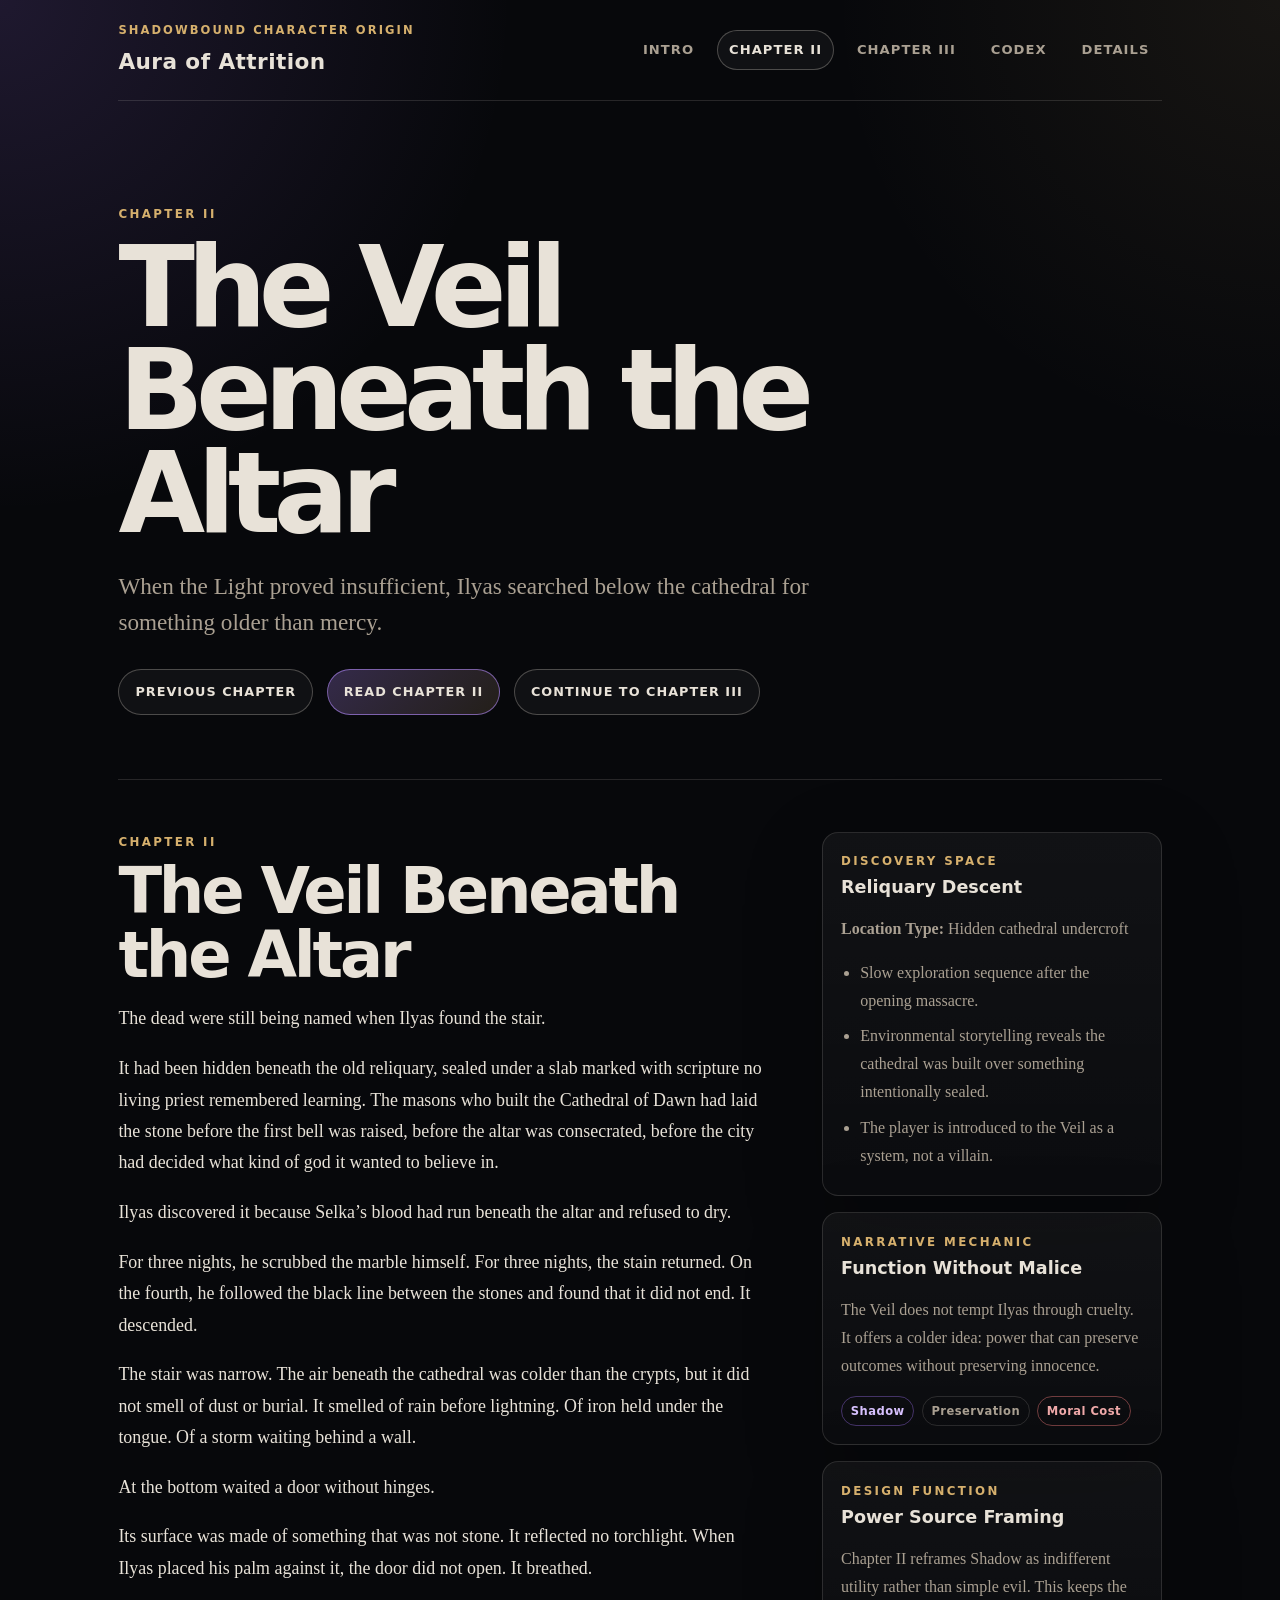
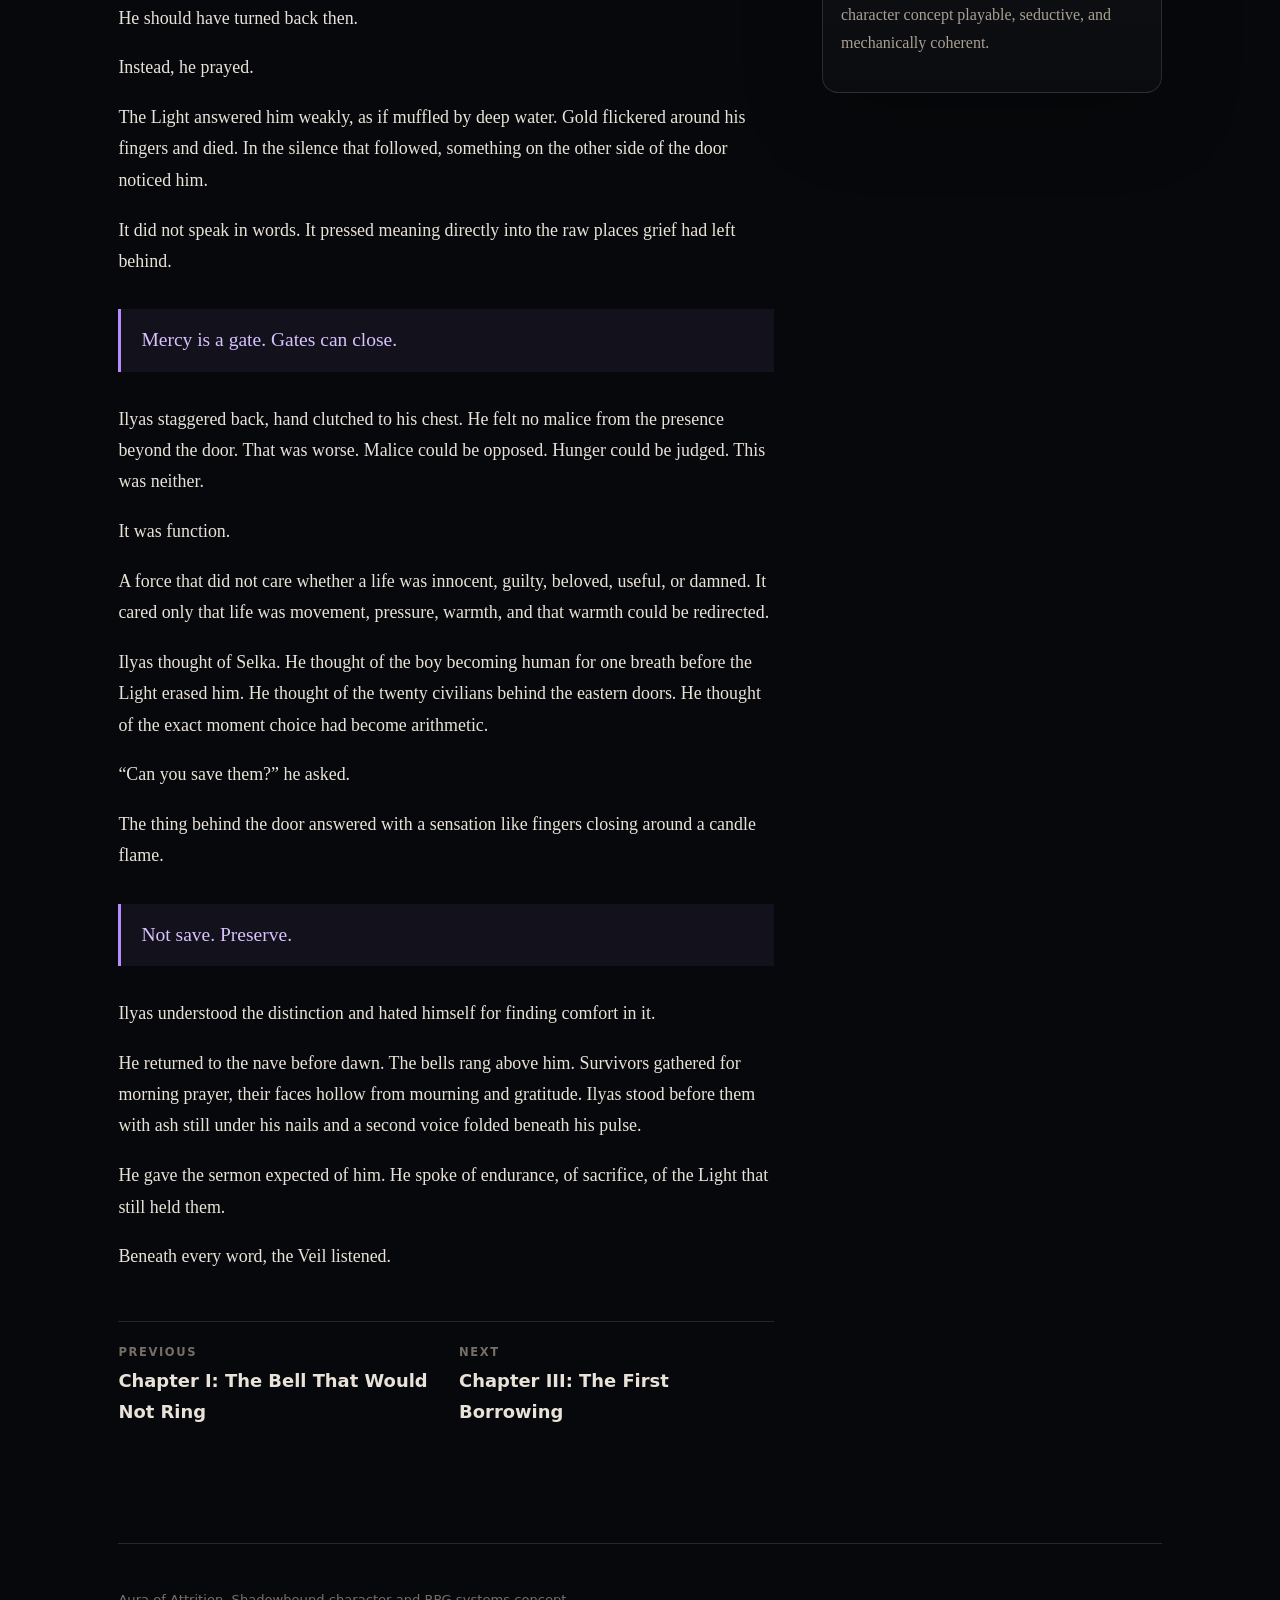
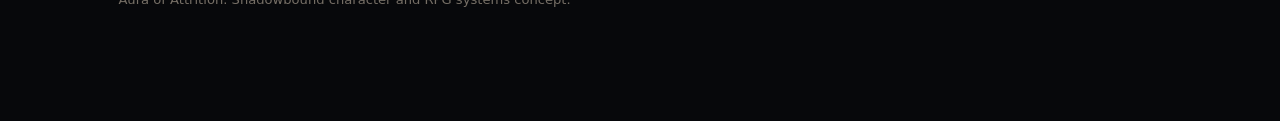
==== chapter-2.html @ 4b00651e "chapter separation" ====
<!doctype html>
<html lang="en">
  <head>
    <meta charset="UTF-8" />
    <meta name="viewport" content="width=device-width, initial-scale=1.0" />
    <title>Chapter II: The Veil Beneath the Altar | Aura of Attrition</title>
    <link rel="stylesheet" href="styles.css" />
  </head>
  <body>
    <div class="page-shell" id="top">
      <header class="site-header">
        <a
          class="site-brand"
          href="index.html"
          aria-label="Aura of Attrition home"
        >
          <span class="site-brand__eyebrow">Shadowbound Character Origin</span>
          <span class="site-brand__title">Aura of Attrition</span>
        </a>

        <nav class="site-nav" aria-label="Primary navigation">
          <a href="index.html">Intro</a>
          <a href="chapter-2.html" aria-current="page">Chapter II</a>
          <a href="chapter-3.html">Chapter III</a>
          <a href="codex.html">Codex</a>
          <a href="details.html">Details</a>
        </nav>
      </header>

      <main>
        <section class="hero" aria-labelledby="page-title">
          <div class="hero__kicker">Chapter II</div>
          <h1 id="page-title">The Veil Beneath the Altar</h1>
          <p class="hero__subtitle">
            When the Light proved insufficient, Ilyas searched below the
            cathedral for something older than mercy.
          </p>
          <div class="hero__actions">
            <a class="button" href="index.html#chapter-1">Previous Chapter</a>
            <a class="button button--primary" href="#chapter-2"
              >Read Chapter II</a
            >
            <a class="button" href="chapter-3.html">Continue to Chapter III</a>
          </div>
        </section>

        <section class="section" id="chapter-2" aria-labelledby="chapter-title">
          <div class="chapter-layout">
            <article class="chapter-body">
              <div class="section-kicker">Chapter II</div>
              <h2 class="chapter-title" id="chapter-title">
                The Veil Beneath the Altar
              </h2>

              <p>The dead were still being named when Ilyas found the stair.</p>

              <p>
                It had been hidden beneath the old reliquary, sealed under a
                slab marked with scripture no living priest remembered learning.
                The masons who built the Cathedral of Dawn had laid the stone
                before the first bell was raised, before the altar was
                consecrated, before the city had decided what kind of god it
                wanted to believe in.
              </p>

              <p>
                Ilyas discovered it because Selka’s blood had run beneath the
                altar and refused to dry.
              </p>

              <p>
                For three nights, he scrubbed the marble himself. For three
                nights, the stain returned. On the fourth, he followed the black
                line between the stones and found that it did not end. It
                descended.
              </p>

              <p>
                The stair was narrow. The air beneath the cathedral was colder
                than the crypts, but it did not smell of dust or burial. It
                smelled of rain before lightning. Of iron held under the tongue.
                Of a storm waiting behind a wall.
              </p>

              <p>At the bottom waited a door without hinges.</p>

              <p>
                Its surface was made of something that was not stone. It
                reflected no torchlight. When Ilyas placed his palm against it,
                the door did not open. It breathed.
              </p>

              <p>He should have turned back then.</p>

              <p>Instead, he prayed.</p>

              <p>
                The Light answered him weakly, as if muffled by deep water. Gold
                flickered around his fingers and died. In the silence that
                followed, something on the other side of the door noticed him.
              </p>

              <p>
                It did not speak in words. It pressed meaning directly into the
                raw places grief had left behind.
              </p>

              <blockquote>Mercy is a gate. Gates can close.</blockquote>

              <p>
                Ilyas staggered back, hand clutched to his chest. He felt no
                malice from the presence beyond the door. That was worse. Malice
                could be opposed. Hunger could be judged. This was neither.
              </p>

              <p>It was function.</p>

              <p>
                A force that did not care whether a life was innocent, guilty,
                beloved, useful, or damned. It cared only that life was
                movement, pressure, warmth, and that warmth could be redirected.
              </p>

              <p>
                Ilyas thought of Selka. He thought of the boy becoming human for
                one breath before the Light erased him. He thought of the twenty
                civilians behind the eastern doors. He thought of the exact
                moment choice had become arithmetic.
              </p>

              <p>“Can you save them?” he asked.</p>

              <p>
                The thing behind the door answered with a sensation like fingers
                closing around a candle flame.
              </p>

              <blockquote>Not save. Preserve.</blockquote>

              <p>
                Ilyas understood the distinction and hated himself for finding
                comfort in it.
              </p>

              <p>
                He returned to the nave before dawn. The bells rang above him.
                Survivors gathered for morning prayer, their faces hollow from
                mourning and gratitude. Ilyas stood before them with ash still
                under his nails and a second voice folded beneath his pulse.
              </p>

              <p>
                He gave the sermon expected of him. He spoke of endurance, of
                sacrifice, of the Light that still held them.
              </p>

              <p>Beneath every word, the Veil listened.</p>

              <div class="chapter-pagination">
                <a href="index.html#chapter-1">
                  <span>Previous</span>
                  Chapter I: The Bell That Would Not Ring
                </a>
                <a href="chapter-3.html">
                  <span>Next</span>
                  Chapter III: The First Borrowing
                </a>
              </div>
            </article>

            <aside
              class="chapter-sidebar"
              aria-label="Gameplay notes for Chapter II"
            >
              <div class="game-card">
                <div class="game-label">Discovery Space</div>
                <h3>Reliquary Descent</h3>
                <p>
                  <strong>Location Type:</strong> Hidden cathedral undercroft
                </p>
                <ul>
                  <li>Slow exploration sequence after the opening massacre.</li>
                  <li>
                    Environmental storytelling reveals the cathedral was built
                    over something intentionally sealed.
                  </li>
                  <li>
                    The player is introduced to the Veil as a system, not a
                    villain.
                  </li>
                </ul>
              </div>

              <div class="game-card">
                <div class="game-label">Narrative Mechanic</div>
                <h3>Function Without Malice</h3>
                <p>
                  The Veil does not tempt Ilyas through cruelty. It offers a
                  colder idea: power that can preserve outcomes without
                  preserving innocence.
                </p>
                <div class="mechanic-tag-list">
                  <span class="mechanic-tag mechanic-tag--shadow">Shadow</span>
                  <span class="mechanic-tag">Preservation</span>
                  <span class="mechanic-tag mechanic-tag--danger"
                    >Moral Cost</span
                  >
                </div>
              </div>

              <div class="game-card">
                <div class="game-label">Design Function</div>
                <h3>Power Source Framing</h3>
                <p>
                  Chapter II reframes Shadow as indifferent utility rather than
                  simple evil. This keeps the character concept playable,
                  seductive, and mechanically coherent.
                </p>
              </div>
            </aside>
          </div>
        </section>
      </main>

      <footer class="site-footer">
        <p>Aura of Attrition. Shadowbound character and RPG systems concept.</p>
      </footer>
    </div>
  </body>
</html>
---- styles.css ----
:root {
  --bg: #07080b;
  --bg-soft: #10131a;
  --bg-card: #151922;
  --bg-card-hover: #1b2130;
  --text: #e8e2d8;
  --text-muted: #aaa092;
  --text-dim: #766f66;
  --line: rgba(232, 226, 216, 0.14);
  --line-strong: rgba(232, 226, 216, 0.28);
  --accent: #b68cff;
  --accent-strong: #d8c2ff;
  --gold: #d6b06d;
  --danger: #d56d6d;
  --shadow: #8a63d2;
  --light: #f3dfaa;
  --radius-sm: 0.45rem;
  --radius-md: 0.75rem;
  --radius-lg: 1rem;
  --max-width: 1120px;
  --page-padding: clamp(1.25rem, 3vw, 2.5rem);
  --font-body: Georgia, "Times New Roman", serif;
  --font-ui: Inter, ui-sans-serif, system-ui, -apple-system, BlinkMacSystemFont, "Segoe UI", sans-serif;
}

* {
  box-sizing: border-box;
}

html {
  scroll-behavior: smooth;
}

body {
  margin: 0;
  background:
    radial-gradient(circle at top left, rgba(138, 99, 210, 0.18), transparent 32rem),
    radial-gradient(circle at top right, rgba(214, 176, 109, 0.08), transparent 28rem),
    var(--bg);
  color: var(--text);
  font-family: var(--font-body);
  line-height: 1.75;
}

body::before {
  content: "";
  position: fixed;
  inset: 0;
  pointer-events: none;
  background-image: linear-gradient(rgba(255, 255, 255, 0.025) 1px, transparent 1px);
  background-size: 100% 4px;
  opacity: 0.18;
  z-index: 1;
}

a {
  color: var(--accent-strong);
  text-decoration: none;
}

a:hover,
a:focus-visible {
  color: var(--light);
  text-decoration: underline;
}

img {
  display: block;
  max-width: 100%;
}

.page-shell {
  position: relative;
  z-index: 2;
  width: min(100%, var(--max-width));
  margin: 0 auto;
  padding: 0 var(--page-padding) 4rem;
}

.site-header {
  display: flex;
  align-items: center;
  justify-content: space-between;
  gap: 1.5rem;
  padding: 1.25rem 0;
  border-bottom: 1px solid var(--line);
  font-family: var(--font-ui);
}

.site-brand {
  display: grid;
  gap: 0.15rem;
}

.site-brand__eyebrow {
  color: var(--gold);
  font-size: 0.72rem;
  font-weight: 700;
  letter-spacing: 0.18em;
  text-transform: uppercase;
}

.site-brand__title {
  color: var(--text);
  font-size: clamp(1.05rem, 2vw, 1.35rem);
  font-weight: 800;
  letter-spacing: 0.02em;
}

.site-nav {
  display: flex;
  flex-wrap: wrap;
  justify-content: flex-end;
  gap: 0.65rem;
  font-size: 0.82rem;
  font-weight: 700;
  letter-spacing: 0.08em;
  text-transform: uppercase;
}

.site-nav a {
  color: var(--text-muted);
  border: 1px solid transparent;
  border-radius: 999px;
  padding: 0.45rem 0.7rem;
}

.site-nav a:hover,
.site-nav a:focus-visible,
.site-nav a[aria-current="page"] {
  color: var(--text);
  text-decoration: none;
  border-color: var(--line-strong);
  background: rgba(255, 255, 255, 0.04);
}

.hero {
  padding: clamp(3.5rem, 8vw, 7rem) 0 clamp(2.5rem, 5vw, 4rem);
}

.hero__kicker,
.section-kicker,
.game-label {
  color: var(--gold);
  font-family: var(--font-ui);
  font-size: 0.74rem;
  font-weight: 800;
  letter-spacing: 0.2em;
  text-transform: uppercase;
}

.hero h1 {
  max-width: 850px;
  margin: 0.75rem 0 1rem;
  font-family: var(--font-ui);
  font-size: clamp(3rem, 9vw, 7rem);
  line-height: 0.92;
  letter-spacing: -0.07em;
}

.hero__subtitle {
  max-width: 720px;
  color: var(--text-muted);
  font-size: clamp(1.15rem, 2vw, 1.45rem);
  line-height: 1.55;
}

.hero__actions,
.chapter-actions {
  display: flex;
  flex-wrap: wrap;
  gap: 0.85rem;
  margin-top: 1.75rem;
}

.button {
  display: inline-flex;
  align-items: center;
  justify-content: center;
  min-height: 2.85rem;
  padding: 0.7rem 1rem;
  border: 1px solid var(--line-strong);
  border-radius: 999px;
  background: rgba(255, 255, 255, 0.04);
  color: var(--text);
  font-family: var(--font-ui);
  font-size: 0.8rem;
  font-weight: 800;
  letter-spacing: 0.08em;
  text-transform: uppercase;
}

.button:hover,
.button:focus-visible {
  background: rgba(182, 140, 255, 0.14);
  border-color: rgba(182, 140, 255, 0.55);
  color: var(--light);
  text-decoration: none;
}

.button--primary {
  background: linear-gradient(135deg, rgba(182, 140, 255, 0.26), rgba(214, 176, 109, 0.14));
  border-color: rgba(182, 140, 255, 0.58);
}

.section {
  padding: clamp(2rem, 4vw, 3.5rem) 0;
  border-top: 1px solid var(--line);
}

.section h2,
.chapter-title {
  margin: 0.45rem 0 1rem;
  font-family: var(--font-ui);
  font-size: clamp(2rem, 5vw, 4rem);
  line-height: 1;
  letter-spacing: -0.05em;
}

.section-intro {
  max-width: 760px;
  color: var(--text-muted);
  font-size: 1.1rem;
}

.chapter-layout {
  display: grid;
  grid-template-columns: minmax(0, 1fr) minmax(260px, 340px);
  gap: clamp(1.5rem, 4vw, 3rem);
  align-items: start;
}

.chapter-body {
  max-width: 760px;
  font-size: clamp(1.08rem, 1.4vw, 1.18rem);
}

.chapter-body p:first-of-type {
  margin-top: 0;
}

.chapter-body p {
  margin: 1.15rem 0;
}

.chapter-body blockquote {
  margin: 2rem 0;
  padding: 1rem 1.25rem;
  border-left: 3px solid var(--accent);
  background: rgba(182, 140, 255, 0.07);
  color: var(--accent-strong);
  font-size: 1.22rem;
  line-height: 1.55;
}

.chapter-sidebar {
  position: sticky;
  top: 1.25rem;
  display: grid;
  gap: 1rem;
}

.card-grid {
  display: grid;
  grid-template-columns: repeat(auto-fit, minmax(230px, 1fr));
  gap: 1rem;
}

.card,
.game-card,
.nav-card,
.callout {
  border: 1px solid var(--line);
  border-radius: var(--radius-lg);
  background: linear-gradient(180deg, rgba(255, 255, 255, 0.045), rgba(255, 255, 255, 0.018));
  box-shadow: 0 24px 80px rgba(0, 0, 0, 0.22);
}

.card,
.game-card,
.callout {
  padding: 1.15rem;
}

.nav-card {
  display: block;
  padding: 1.15rem;
  color: var(--text);
}

.nav-card:hover,
.nav-card:focus-visible {
  background: var(--bg-card-hover);
  text-decoration: none;
  border-color: rgba(182, 140, 255, 0.45);
}

.nav-card span {
  display: block;
  color: var(--gold);
  font-family: var(--font-ui);
  font-size: 0.7rem;
  font-weight: 800;
  letter-spacing: 0.16em;
  text-transform: uppercase;
}

.nav-card strong {
  display: block;
  margin-top: 0.35rem;
  font-family: var(--font-ui);
  font-size: 1.1rem;
}

.nav-card p,
.card p,
.game-card p,
.callout p {
  color: var(--text-muted);
}

.game-card h3,
.card h3,
.callout h3 {
  margin: 0.35rem 0 0.65rem;
  font-family: var(--font-ui);
  font-size: 1.1rem;
  line-height: 1.25;
}

.game-card ul,
.card ul,
.callout ul {
  margin: 0.75rem 0 0;
  padding-left: 1.2rem;
  color: var(--text-muted);
}

.game-card li,
.card li,
.callout li {
  margin: 0.45rem 0;
}

.mechanic-tag-list {
  display: flex;
  flex-wrap: wrap;
  gap: 0.45rem;
  margin-top: 0.85rem;
}

.mechanic-tag {
  border: 1px solid var(--line);
  border-radius: 999px;
  padding: 0.25rem 0.55rem;
  color: var(--text-muted);
  font-family: var(--font-ui);
  font-size: 0.72rem;
  font-weight: 700;
  letter-spacing: 0.04em;
}

.mechanic-tag--shadow {
  border-color: rgba(138, 99, 210, 0.45);
  color: var(--accent-strong);
}

.mechanic-tag--light {
  border-color: rgba(243, 223, 170, 0.45);
  color: var(--light);
}

.mechanic-tag--danger {
  border-color: rgba(213, 109, 109, 0.5);
  color: #f0aaaa;
}

.divider {
  height: 1px;
  margin: 2rem 0;
  background: var(--line);
}

.chapter-pagination {
  display: flex;
  justify-content: space-between;
  gap: 1rem;
  margin-top: 3rem;
  padding-top: 1.25rem;
  border-top: 1px solid var(--line);
}

.chapter-pagination a {
  display: grid;
  gap: 0.2rem;
  max-width: 48%;
  color: var(--text);
  font-family: var(--font-ui);
  font-weight: 800;
}

.chapter-pagination span {
  color: var(--text-dim);
  font-size: 0.72rem;
  letter-spacing: 0.14em;
  text-transform: uppercase;
}

.table-wrap {
  overflow-x: auto;
  border: 1px solid var(--line);
  border-radius: var(--radius-lg);
}

table {
  width: 100%;
  border-collapse: collapse;
  font-family: var(--font-ui);
  font-size: 0.92rem;
}

th,
td {
  padding: 0.85rem 1rem;
  border-bottom: 1px solid var(--line);
  text-align: left;
  vertical-align: top;
}

th {
  color: var(--gold);
  font-size: 0.72rem;
  letter-spacing: 0.14em;
  text-transform: uppercase;
}

td {
  color: var(--text-muted);
}

tr:last-child td {
  border-bottom: 0;
}

.site-footer {
  margin-top: 4rem;
  padding: 2rem 0;
  border-top: 1px solid var(--line);
  color: var(--text-dim);
  font-family: var(--font-ui);
  font-size: 0.82rem;
}

@media (max-width: 860px) {
  .site-header {
    align-items: flex-start;
    flex-direction: column;
  }

  .site-nav {
    justify-content: flex-start;
  }

  .chapter-layout {
    grid-template-columns: 1fr;
  }

  .chapter-sidebar {
    position: static;
  }
}

@media (max-width: 560px) {
  .site-nav a {
    padding: 0.4rem 0.55rem;
  }

  .hero h1 {
    font-size: clamp(2.6rem, 18vw, 4rem);
  }

  .chapter-pagination {
    flex-direction: column;
  }

  .chapter-pagination a {
    max-width: 100%;
  }
}
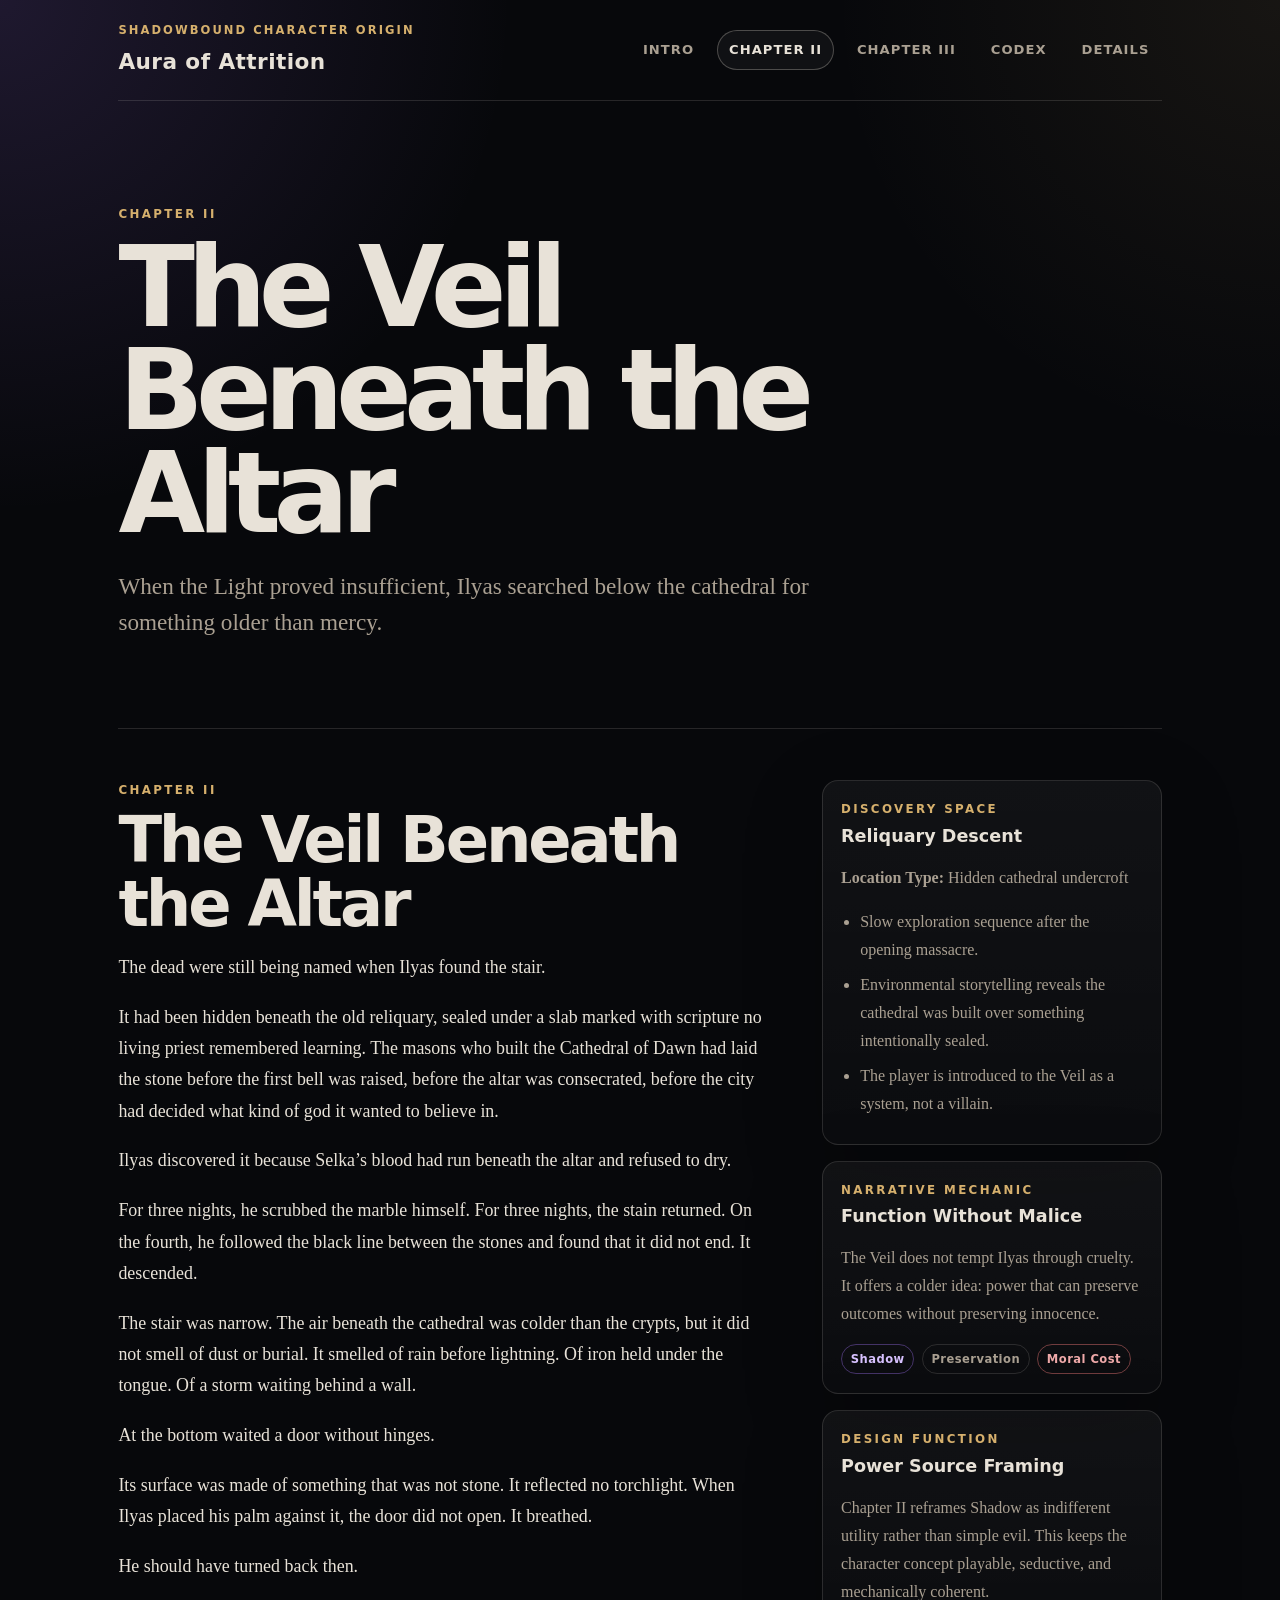
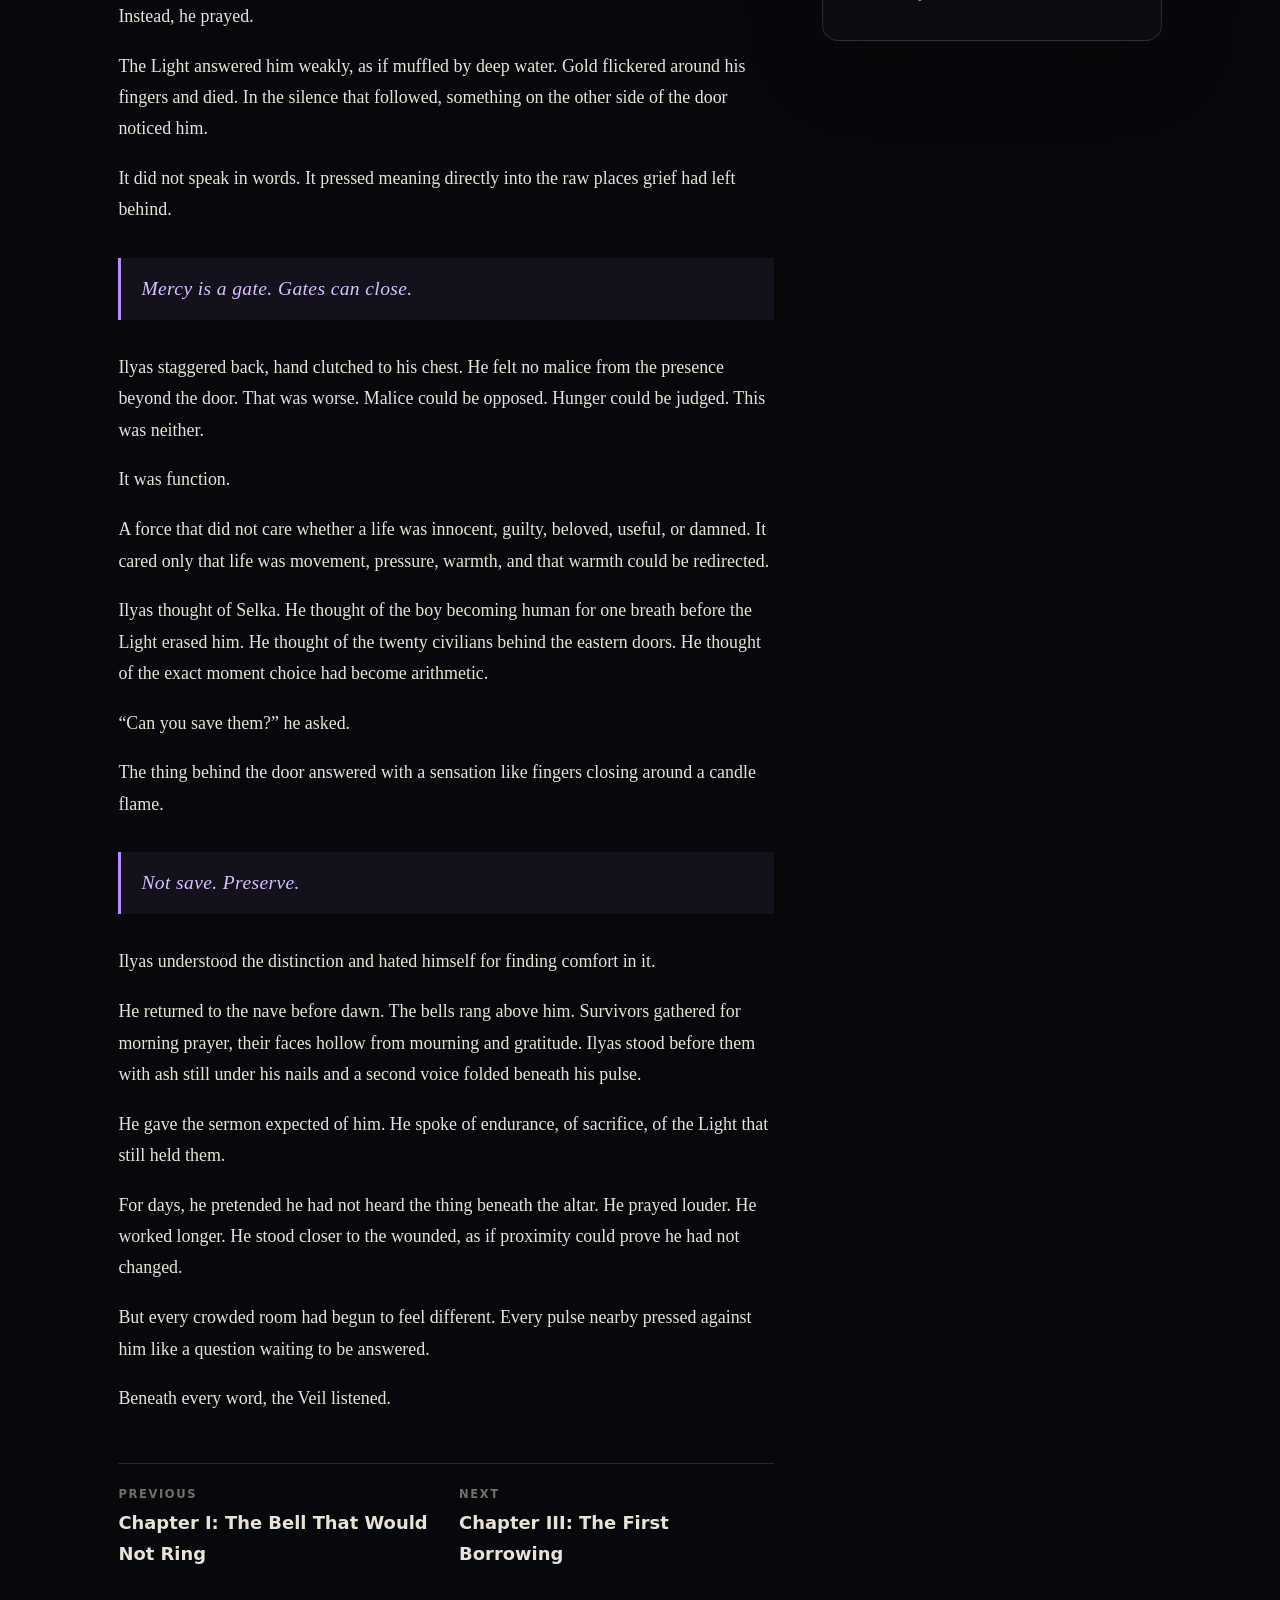
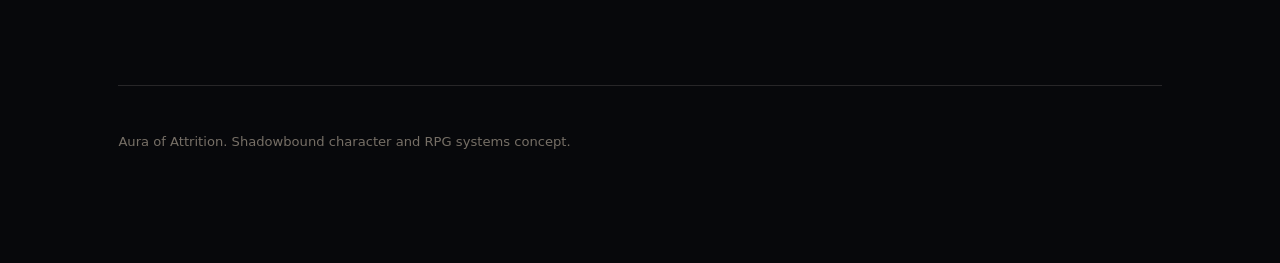
==== commit 0a3d8361: "realigned draft state" ====
--- a/chapter-2.html
+++ b/chapter-2.html
@@ -35,13 +35,6 @@
             When the Light proved insufficient, Ilyas searched below the
             cathedral for something older than mercy.
           </p>
-          <div class="hero__actions">
-            <a class="button" href="index.html#chapter-1">Previous Chapter</a>
-            <a class="button button--primary" href="#chapter-2"
-              >Read Chapter II</a
-            >
-            <a class="button" href="chapter-3.html">Continue to Chapter III</a>
-          </div>
         </section>
 
         <section class="section" id="chapter-2" aria-labelledby="chapter-title">
@@ -152,6 +145,18 @@
               <p>
                 He gave the sermon expected of him. He spoke of endurance, of
                 sacrifice, of the Light that still held them.
+              </p>
+
+              <p>
+                For days, he pretended he had not heard the thing beneath the
+                altar. He prayed louder. He worked longer. He stood closer to
+                the wounded, as if proximity could prove he had not changed.
+              </p>
+
+              <p>
+                But every crowded room had begun to feel different. Every pulse
+                nearby pressed against him like a question waiting to be
+                answered.
               </p>
 
               <p>Beneath every word, the Veil listened.</p>
--- a/styles.css
+++ b/styles.css
@@ -1,8 +1,5 @@
-
-
 :root {
   --bg: #07080b;
-  --bg-soft: #10131a;
   --bg-card: #151922;
   --bg-card-hover: #1b2130;
   --text: #e8e2d8;
@@ -16,8 +13,6 @@
   --danger: #d56d6d;
   --shadow: #8a63d2;
   --light: #f3dfaa;
-  --radius-sm: 0.45rem;
-  --radius-md: 0.75rem;
   --radius-lg: 1rem;
   --max-width: 1120px;
   --page-padding: clamp(1.25rem, 3vw, 2.5rem);
@@ -66,11 +61,6 @@
   text-decoration: underline;
 }
 
-img {
-  display: block;
-  max-width: 100%;
-}
-
 .page-shell {
   position: relative;
   z-index: 2;
@@ -167,44 +157,6 @@
   line-height: 1.55;
 }
 
-.hero__actions,
-.chapter-actions {
-  display: flex;
-  flex-wrap: wrap;
-  gap: 0.85rem;
-  margin-top: 1.75rem;
-}
-
-.button {
-  display: inline-flex;
-  align-items: center;
-  justify-content: center;
-  min-height: 2.85rem;
-  padding: 0.7rem 1rem;
-  border: 1px solid var(--line-strong);
-  border-radius: 999px;
-  background: rgba(255, 255, 255, 0.04);
-  color: var(--text);
-  font-family: var(--font-ui);
-  font-size: 0.8rem;
-  font-weight: 800;
-  letter-spacing: 0.08em;
-  text-transform: uppercase;
-}
-
-.button:hover,
-.button:focus-visible {
-  background: rgba(182, 140, 255, 0.14);
-  border-color: rgba(182, 140, 255, 0.55);
-  color: var(--light);
-  text-decoration: none;
-}
-
-.button--primary {
-  background: linear-gradient(135deg, rgba(182, 140, 255, 0.26), rgba(214, 176, 109, 0.14));
-  border-color: rgba(182, 140, 255, 0.58);
-}
-
 .section {
   padding: clamp(2rem, 4vw, 3.5rem) 0;
   border-top: 1px solid var(--line);
@@ -253,6 +205,8 @@
   color: var(--accent-strong);
   font-size: 1.22rem;
   line-height: 1.55;
+  font-style: italic;
+  letter-spacing: 0.02em;
 }
 
 .chapter-sidebar {
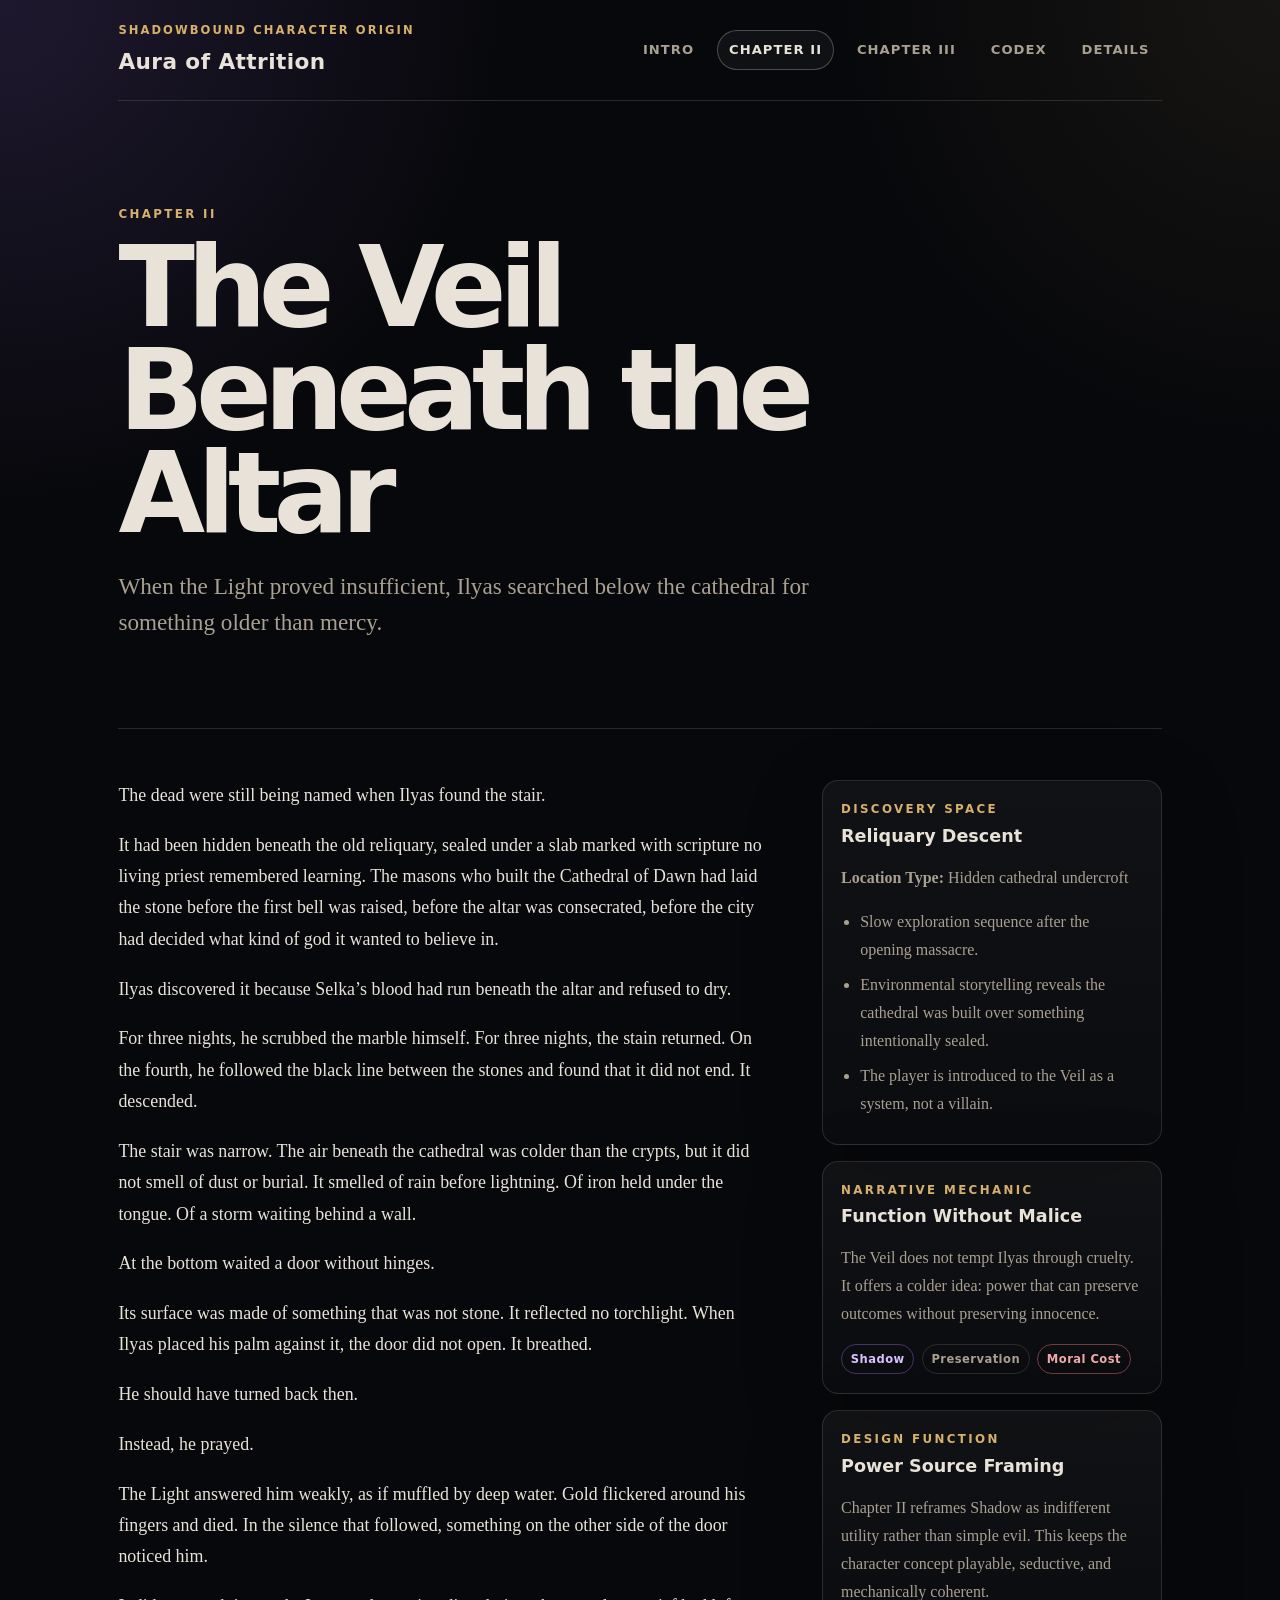
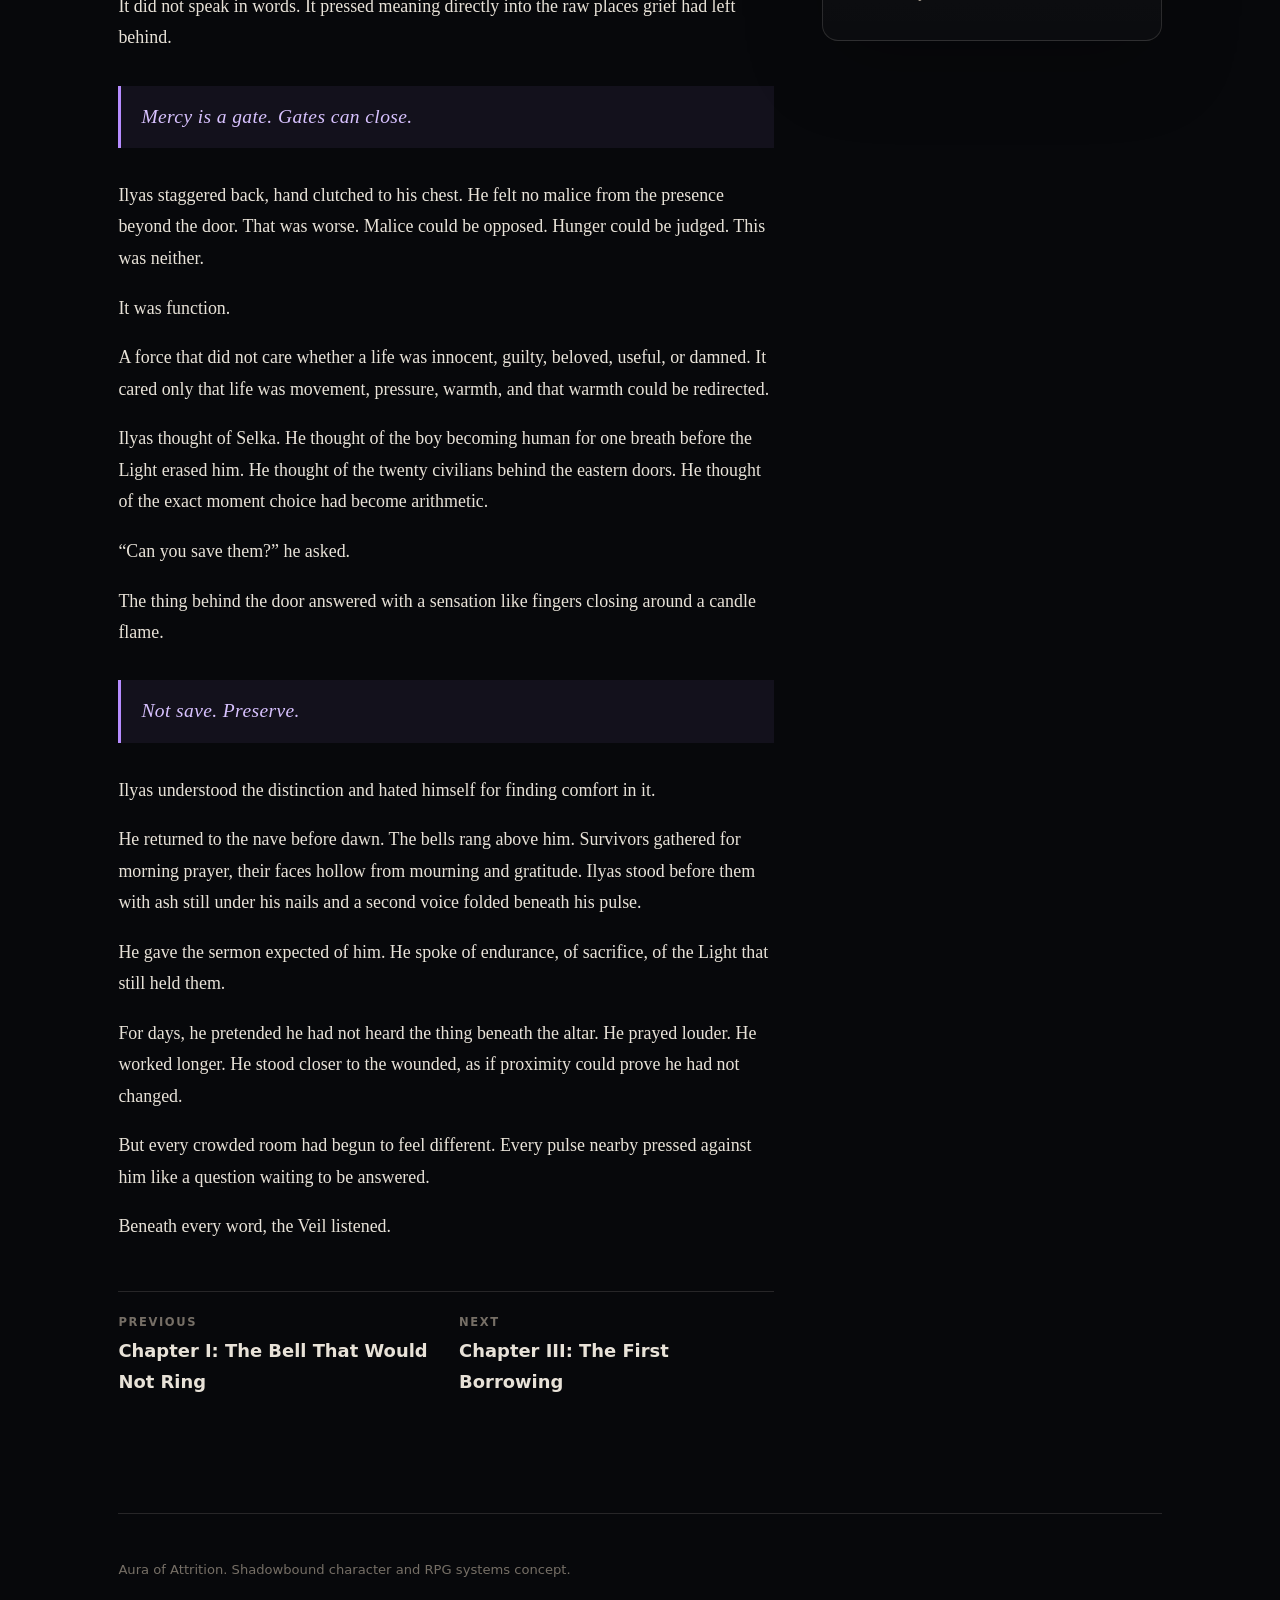
==== commit 6a560098: "fix chapter links" ====
--- a/chapter-2.html
+++ b/chapter-2.html
@@ -40,11 +40,6 @@
         <section class="section" id="chapter-2" aria-labelledby="chapter-title">
           <div class="chapter-layout">
             <article class="chapter-body">
-              <div class="section-kicker">Chapter II</div>
-              <h2 class="chapter-title" id="chapter-title">
-                The Veil Beneath the Altar
-              </h2>
-
               <p>The dead were still being named when Ilyas found the stair.</p>
 
               <p>
